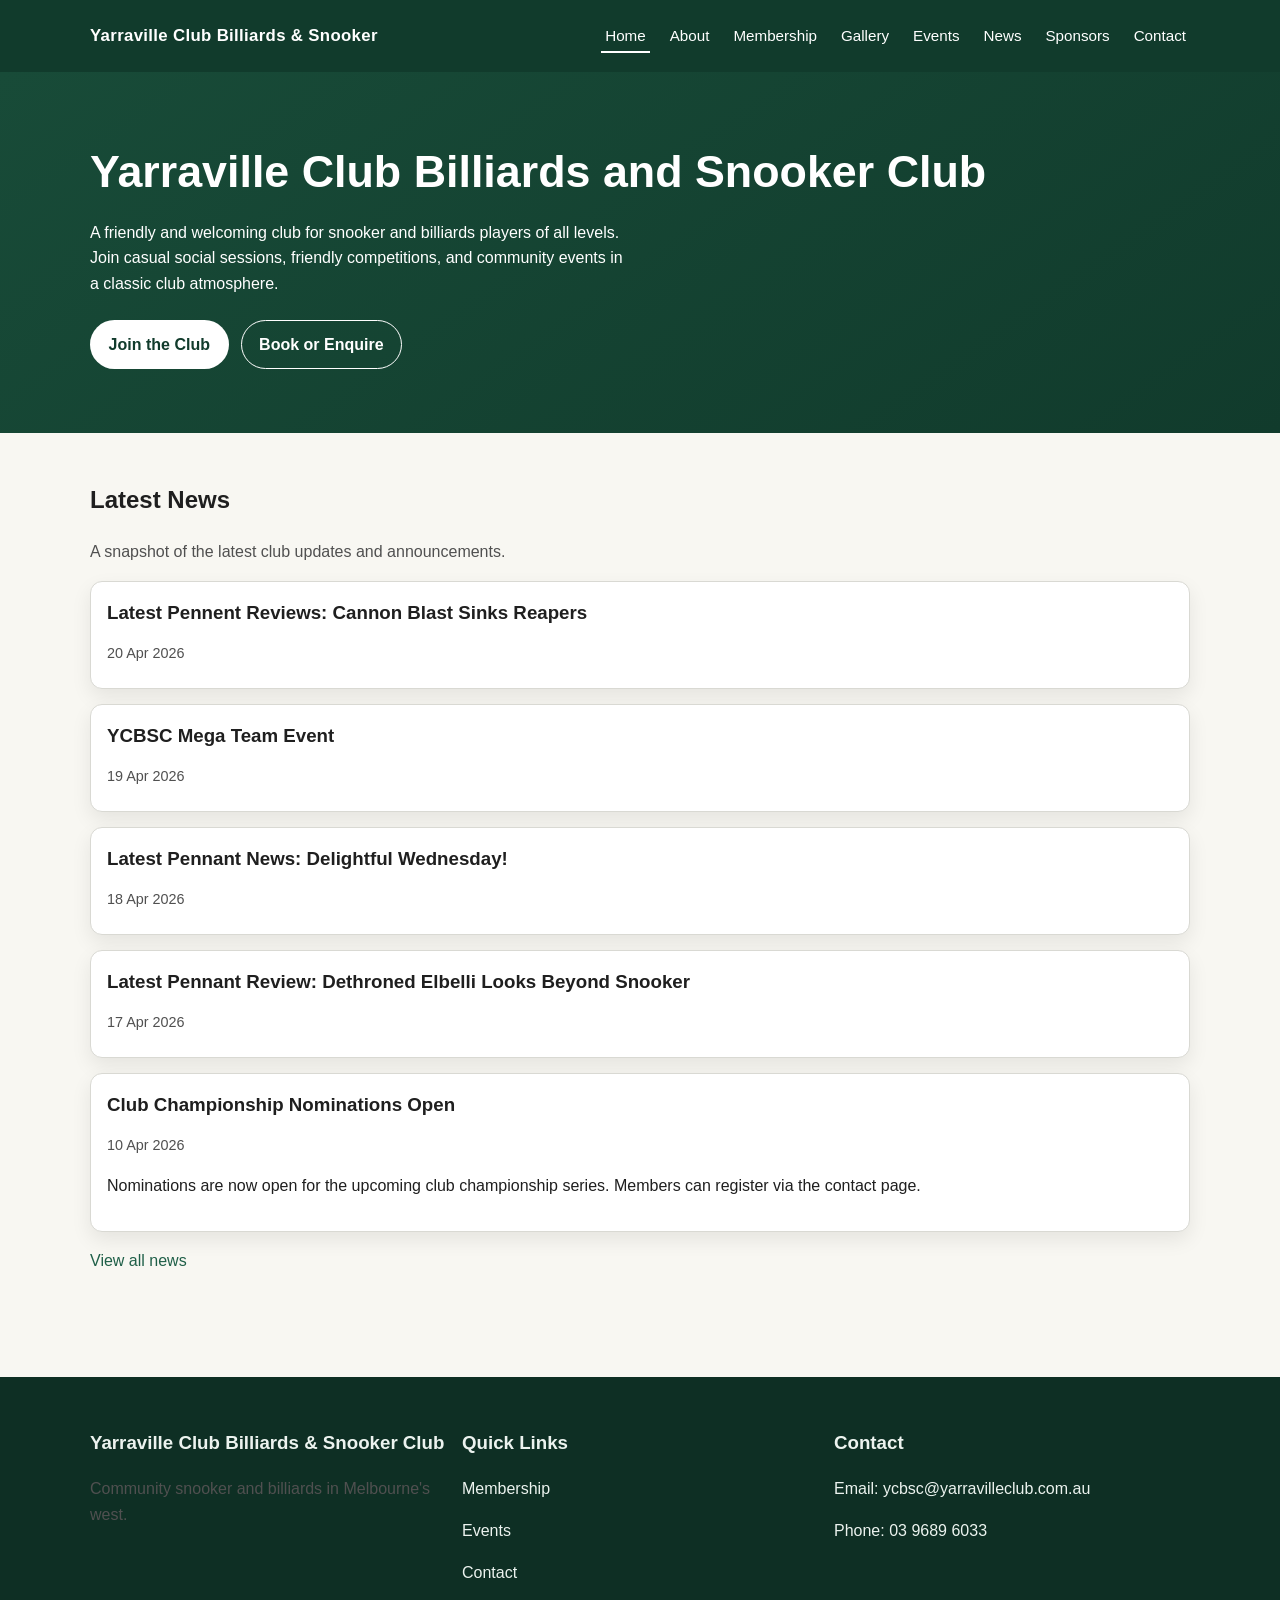
==== index.html @ cb8bf25b "Initial website content and assets. Add the site HTML pages, styles, scripts, and static assets to e" ====
<!doctype html>
<html lang="en">
  <head>
    <meta charset="UTF-8">
    <meta name="viewport" content="width=device-width, initial-scale=1.0">
    <title>Yarraville Club Billiards and Snooker Club</title>
    <meta name="description" content="Yarraville Club Billiards and Snooker Club in Yarraville, Victoria. Join for snooker and billiards social play, events, and member competitions.">
    <link rel="stylesheet" href="styles/main.css">
  </head>
  <body>
    <header class="site-header">
      <div class="container header-inner">
        <a class="brand" href="index.html">Yarraville Club Billiards &amp; Snooker</a>
        <button class="nav-toggle" aria-expanded="false" aria-controls="siteNav">Menu</button>
        <nav class="site-nav" id="siteNav" aria-label="Primary">
          <ul>
            <li><a href="index.html" aria-current="page">Home</a></li>
            <li><a href="about.html">About</a></li>
            <li><a href="membership.html">Membership</a></li>
            <li><a href="gallery.html">Gallery</a></li>
            <li><a href="events.html">Events</a></li>
            <li><a href="news.html">News</a></li>
            <li><a href="sponsors.html">Sponsors</a></li>
            <li><a href="contact.html">Contact</a></li>
          </ul>
        </nav>
      </div>
    </header>

    <main>
      <section class="hero">
        <div class="container">
          <h1>Yarraville Club Billiards and Snooker Club</h1>
          <p>
            A friendly and welcoming club for snooker and billiards players of all levels. Join
            casual social sessions, friendly competitions, and community events in a classic club atmosphere.
          </p>
          <div class="btn-row">
            <a class="btn btn-primary" href="membership.html">Join the Club</a>
            <a class="btn btn-secondary" href="contact.html">Book or Enquire</a>
          </div>
        </div>
      </section>

      <section class="section">
        <div class="container">
          <h2>Latest News</h2>
          <p class="muted">A snapshot of the latest club updates and announcements.</p>
          <div class="news-list" id="latestNewsList"></div>
          <p><a href="news.html">View all news</a></p>
        </div>
      </section>
    </main>

    <footer class="site-footer">
      <div class="container footer-grid">
        <div>
          <h3>Yarraville Club Billiards &amp; Snooker Club</h3>
          <p class="muted">Community snooker and billiards in Melbourne's west.</p>
        </div>
        <div>
          <h3>Quick Links</h3>
          <p><a href="membership.html">Membership</a></p>
          <p><a href="events.html">Events</a></p>
          <p><a href="contact.html">Contact</a></p>
        </div>
        <div>
          <h3>Contact</h3>
          <p>Email: ycbsc@yarravilleclub.com.au</p>
          <p>Phone: 03 9689 6033</p>
        </div>
      </div>
    </footer>

    <script src="scripts/news-data.js"></script>
    <script src="scripts/main.js"></script>
  </body>
</html>
---- styles/main.css ----
:root {
  --color-bg: #f8f7f2;
  --color-surface: #ffffff;
  --color-primary: #113b2c;
  --color-primary-accent: #1f5f48;
  --color-secondary: #7a5a2a;
  --color-text: #1f1f1f;
  --color-text-muted: #505050;
  --color-border: #d9d9d3;
  --shadow-soft: 0 8px 20px rgba(0, 0, 0, 0.08);
  --radius: 12px;
  --container: 1100px;
}

*,
*::before,
*::after {
  box-sizing: border-box;
}

html {
  scroll-behavior: smooth;
}

body {
  margin: 0;
  font-family: Arial, Helvetica, sans-serif;
  color: var(--color-text);
  background: var(--color-bg);
  line-height: 1.6;
}

a {
  color: var(--color-primary-accent);
  text-decoration: none;
}

a:hover {
  text-decoration: underline;
}

img {
  max-width: 100%;
  display: block;
}

.container {
  width: min(100% - 2rem, var(--container));
  margin-inline: auto;
}

.site-header {
  background: var(--color-primary);
  color: #fff;
  position: sticky;
  top: 0;
  z-index: 20;
}

.header-inner {
  display: flex;
  align-items: center;
  justify-content: space-between;
  min-height: 72px;
  gap: 1rem;
}

.brand {
  color: #fff;
  font-size: 1.05rem;
  font-weight: 700;
  letter-spacing: 0.02em;
}

.nav-toggle {
  display: none;
  border: 1px solid rgba(255, 255, 255, 0.35);
  background: transparent;
  color: #fff;
  border-radius: 8px;
  padding: 0.45rem 0.75rem;
}

.site-nav ul {
  list-style: none;
  display: flex;
  gap: 1rem;
  margin: 0;
  padding: 0;
}

.site-nav a {
  color: #fff;
  font-size: 0.95rem;
  padding: 0.4rem 0.25rem;
}

.site-nav a[aria-current="page"] {
  border-bottom: 2px solid #fff;
}

.hero {
  background: linear-gradient(145deg, #184b38, #113b2c);
  color: #fff;
  padding: 4rem 0;
}

.hero h1 {
  margin: 0 0 0.75rem;
  font-size: clamp(1.9rem, 4vw, 2.8rem);
}

.hero p {
  margin: 0 0 1.5rem;
  max-width: 60ch;
}

.btn-row {
  display: flex;
  flex-wrap: wrap;
  gap: 0.75rem;
}

.btn {
  display: inline-block;
  border-radius: 999px;
  border: 1px solid transparent;
  padding: 0.65rem 1.1rem;
  font-weight: 700;
}

.btn-primary {
  background: #fff;
  color: var(--color-primary);
}

.btn-primary:hover {
  background: #f2efe7;
}

.btn-secondary {
  border-color: #fff;
  color: #fff;
}

.section {
  padding: 3rem 0;
}

.section h2 {
  margin-top: 0;
}

.card-grid {
  display: grid;
  grid-template-columns: repeat(auto-fit, minmax(230px, 1fr));
  gap: 1rem;
}

.card {
  background: var(--color-surface);
  border: 1px solid var(--color-border);
  border-radius: var(--radius);
  padding: 1rem;
  box-shadow: var(--shadow-soft);
}

.muted {
  color: var(--color-text-muted);
}

.page-header {
  padding: 2.5rem 0 1rem;
}

.page-header h1 {
  margin-bottom: 0.4rem;
}

.two-col {
  display: grid;
  grid-template-columns: 1.2fr 1fr;
  gap: 1.25rem;
}

.gallery-grid {
  display: grid;
  grid-template-columns: repeat(auto-fill, minmax(180px, 1fr));
  gap: 0.9rem;
}

.gallery-grid button {
  padding: 0;
  border: 0;
  cursor: pointer;
  border-radius: var(--radius);
  overflow: hidden;
  box-shadow: var(--shadow-soft);
}

.gallery-grid img {
  width: 100%;
  height: 160px;
  object-fit: cover;
}

.lightbox {
  position: fixed;
  inset: 0;
  background: rgba(0, 0, 0, 0.85);
  display: none;
  align-items: center;
  justify-content: center;
  padding: 2rem;
  z-index: 50;
}

.lightbox[aria-hidden="false"] {
  display: flex;
}

.lightbox img {
  max-width: min(100%, 1000px);
  max-height: 85vh;
}

.lightbox button {
  position: absolute;
  top: 1rem;
  right: 1rem;
  border: 0;
  border-radius: 8px;
  background: #fff;
  font-size: 1rem;
  padding: 0.45rem 0.7rem;
  cursor: pointer;
}

form {
  background: var(--color-surface);
  border: 1px solid var(--color-border);
  border-radius: var(--radius);
  box-shadow: var(--shadow-soft);
  padding: 1rem;
}

label {
  display: block;
  font-weight: 700;
  margin-top: 0.75rem;
}

input,
select,
textarea {
  width: 100%;
  margin-top: 0.35rem;
  border-radius: 10px;
  border: 1px solid #c8c8c4;
  padding: 0.65rem;
  font: inherit;
}

textarea {
  min-height: 140px;
}

.site-footer {
  background: #0e2f24;
  color: #ecf3ef;
  padding: 2rem 0;
  margin-top: 2.5rem;
}

.footer-grid {
  display: grid;
  grid-template-columns: repeat(auto-fit, minmax(220px, 1fr));
  gap: 1rem;
}

.site-footer a {
  color: #ecf3ef;
}

.news-list {
  display: grid;
  gap: 0.9rem;
}

.news-item h3 {
  margin: 0 0 0.35rem;
}

.news-image {
  width: min(100%, 560px);
  border-radius: 10px;
  border: 1px solid var(--color-border);
  margin: 0.65rem 0;
}

.news-date {
  font-size: 0.9rem;
  color: var(--color-text-muted);
  margin-bottom: 0.45rem;
}

.news-expand summary {
  cursor: pointer;
  list-style: none;
}

.news-expand summary::-webkit-details-marker {
  display: none;
}

.news-expand-summary h3 {
  margin: 0;
}

.news-expand[open] .news-expand-summary {
  margin-bottom: 0.35rem;
}

.sponsor-link-small {
  font-size: 0.82rem;
  overflow-wrap: anywhere;
}

:focus-visible {
  outline: 3px solid #b58c44;
  outline-offset: 2px;
}

@media (max-width: 900px) {
  .site-nav ul {
    gap: 0.75rem;
  }
}

@media (max-width: 760px) {
  .nav-toggle {
    display: inline-block;
  }

  .site-nav {
    position: absolute;
    top: 72px;
    left: 0;
    right: 0;
    background: var(--color-primary);
    border-top: 1px solid rgba(255, 255, 255, 0.3);
    display: none;
  }

  .site-nav.is-open {
    display: block;
  }

  .site-nav ul {
    flex-direction: column;
    padding: 0.75rem 1rem 1rem;
  }

  .two-col {
    grid-template-columns: 1fr;
  }
}
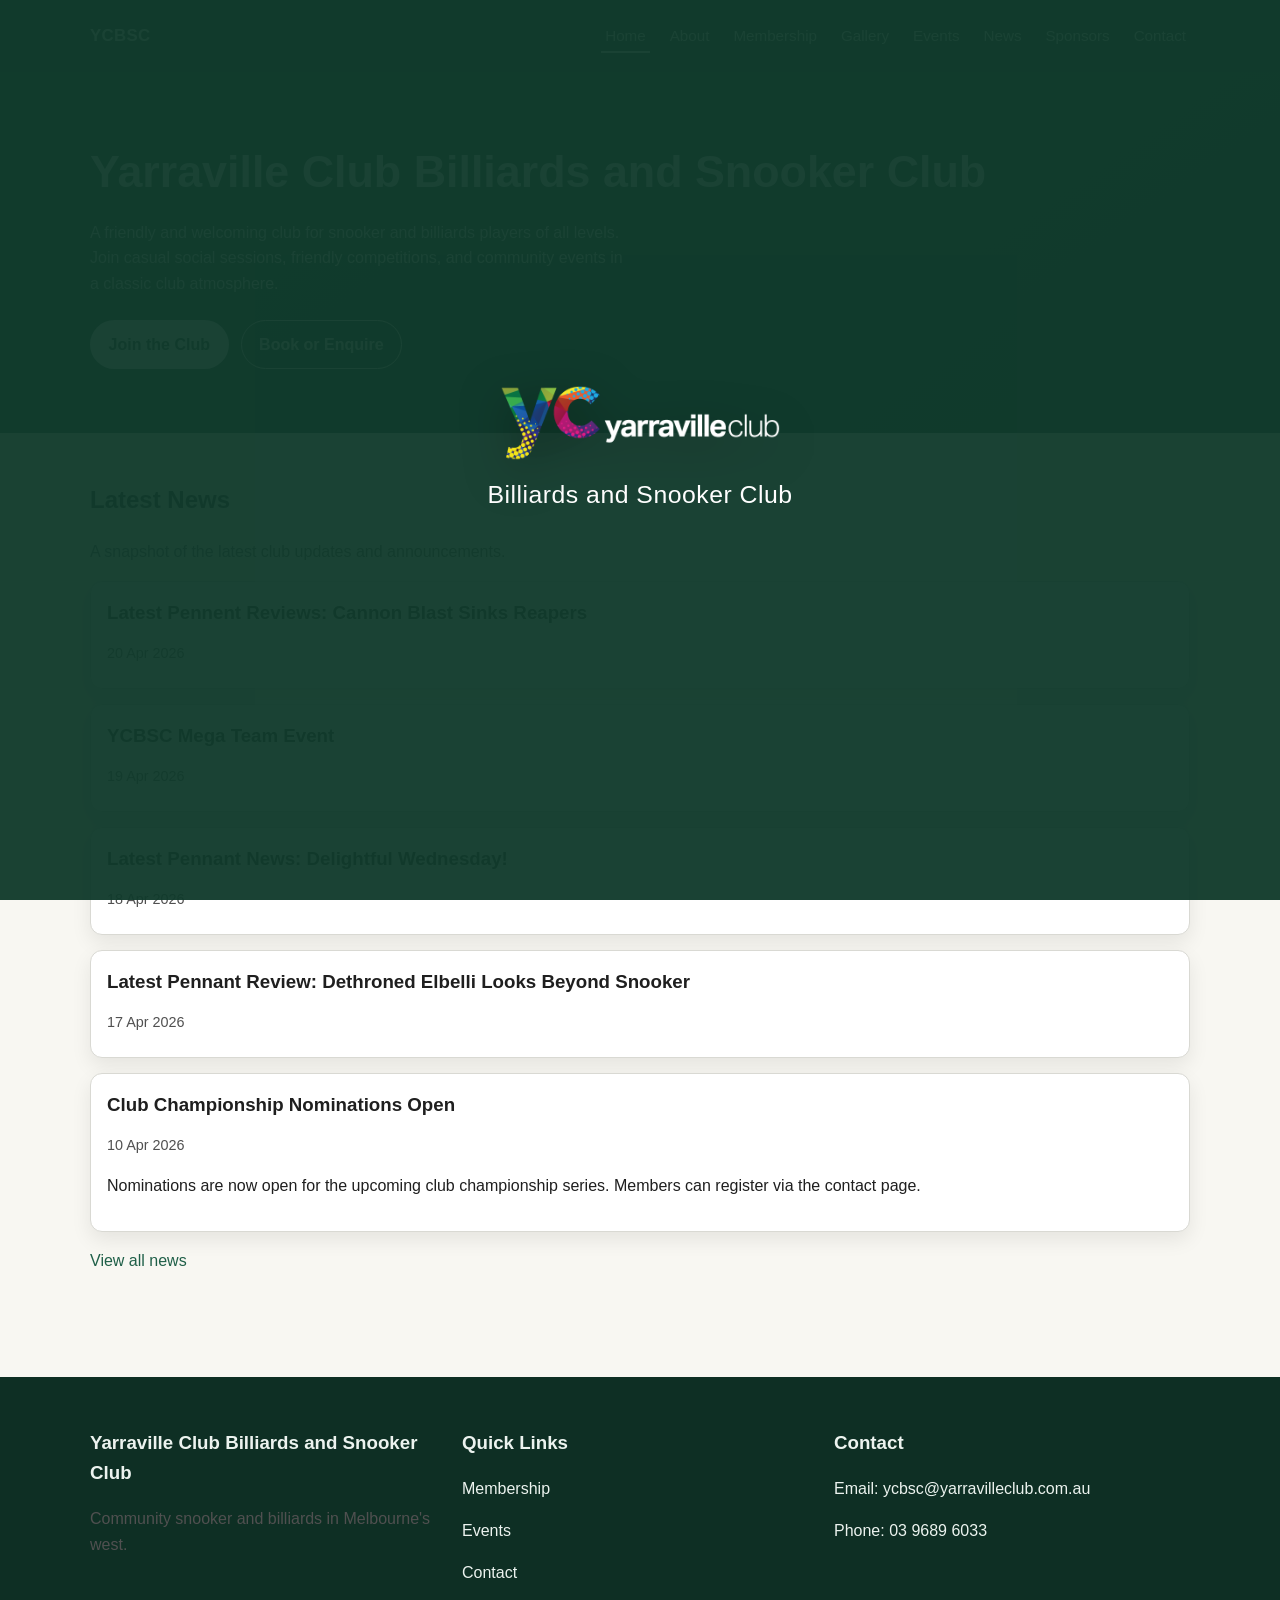
==== commit a0e48c4a: "Branding: YCBSC in nav; full club name on home; splash title Billiards and Snooker Club Made-with: C" ====
--- a/index.html
+++ b/index.html
@@ -10,7 +10,7 @@
   <body>
     <header class="site-header">
       <div class="container header-inner">
-        <a class="brand" href="index.html">Yarraville Club Billiards &amp; Snooker</a>
+        <a class="brand" href="index.html">YCBSC</a>
         <button class="nav-toggle" aria-expanded="false" aria-controls="siteNav">Menu</button>
         <nav class="site-nav" id="siteNav" aria-label="Primary">
           <ul>
@@ -55,7 +55,7 @@
     <footer class="site-footer">
       <div class="container footer-grid">
         <div>
-          <h3>Yarraville Club Billiards &amp; Snooker Club</h3>
+          <h3>Yarraville Club Billiards and Snooker Club</h3>
           <p class="muted">Community snooker and billiards in Melbourne's west.</p>
         </div>
         <div>
--- a/styles/main.css
+++ b/styles/main.css
@@ -30,6 +30,10 @@
   line-height: 1.6;
 }
 
+body.splash-active {
+  overflow: hidden;
+}
+
 a {
   color: var(--color-primary-accent);
   text-decoration: none;
@@ -155,6 +159,56 @@
   display: grid;
   grid-template-columns: repeat(auto-fit, minmax(230px, 1fr));
   gap: 1rem;
+}
+
+/* Shared logo band so sponsor marks line up across columns */
+.card-grid--sponsors .card {
+  display: grid;
+  grid-template-rows: auto 12.5rem auto;
+  grid-template-columns: 1fr;
+}
+
+.card-grid--sponsors .card > h2 {
+  margin-top: 0;
+  margin-bottom: 0.35rem;
+}
+
+.card-grid--sponsors .sponsor-logo-band {
+  display: flex;
+  align-items: center;
+  justify-content: center;
+  height: 12.5rem;
+  margin-bottom: 0.65rem;
+  min-height: 0;
+}
+
+.card-grid--sponsors .sponsor-logo-band .sponsor-logo {
+  margin: 0;
+  max-width: 100%;
+  max-height: 80px;
+  width: auto;
+  object-fit: contain;
+}
+
+.card-grid--sponsors .sponsor-logo-band .sponsor-logo--sm {
+  max-height: 64px;
+}
+
+.card-grid--sponsors .sponsor-logo-band .sponsor-logo--lg {
+  max-height: 108px;
+}
+
+/* Tall two-tone asset: anchor to top of band so it lines up with shorter centred logos */
+.card-grid--sponsors .sponsor-logo-band--retain {
+  align-items: stretch;
+}
+
+.card-grid--sponsors .sponsor-logo-band--retain .sponsor-logo--xl {
+  width: 100%;
+  height: 100%;
+  max-height: none;
+  object-fit: contain;
+  object-position: center top;
 }
 
 .card {
@@ -236,6 +290,42 @@
   cursor: pointer;
 }
 
+.splash-screen {
+  position: fixed;
+  inset: 0;
+  background: rgba(17, 59, 44, 0.96);
+  display: flex;
+  align-items: center;
+  justify-content: center;
+  z-index: 100;
+  opacity: 1;
+  transition: opacity 0.35s ease;
+}
+
+.splash-screen.is-fading {
+  opacity: 0;
+}
+
+.splash-screen__content {
+  text-align: center;
+  color: #fff;
+  padding: 1rem;
+}
+
+.splash-screen__logo {
+  width: min(280px, 70vw);
+  max-height: 40vh;
+  object-fit: contain;
+  margin: 0 auto 0.85rem;
+  filter: drop-shadow(0 12px 24px rgba(0, 0, 0, 0.35));
+}
+
+.splash-screen__title {
+  margin: 0;
+  font-size: clamp(1.1rem, 2.8vw, 1.55rem);
+  letter-spacing: 0.02em;
+}
+
 form {
   background: var(--color-surface);
   border: 1px solid var(--color-border);
@@ -321,6 +411,26 @@
   margin-bottom: 0.35rem;
 }
 
+.sponsor-logo {
+  margin: 0.5rem auto 0.75rem;
+  max-height: 80px;
+  width: auto;
+  max-width: 100%;
+  object-fit: contain;
+}
+
+.sponsor-logo--sm {
+  max-height: 64px;
+}
+
+.sponsor-logo--lg {
+  max-height: 108px;
+}
+
+.sponsor-logo--xl {
+  max-height: 180px;
+}
+
 .sponsor-link-small {
   font-size: 0.82rem;
   overflow-wrap: anywhere;
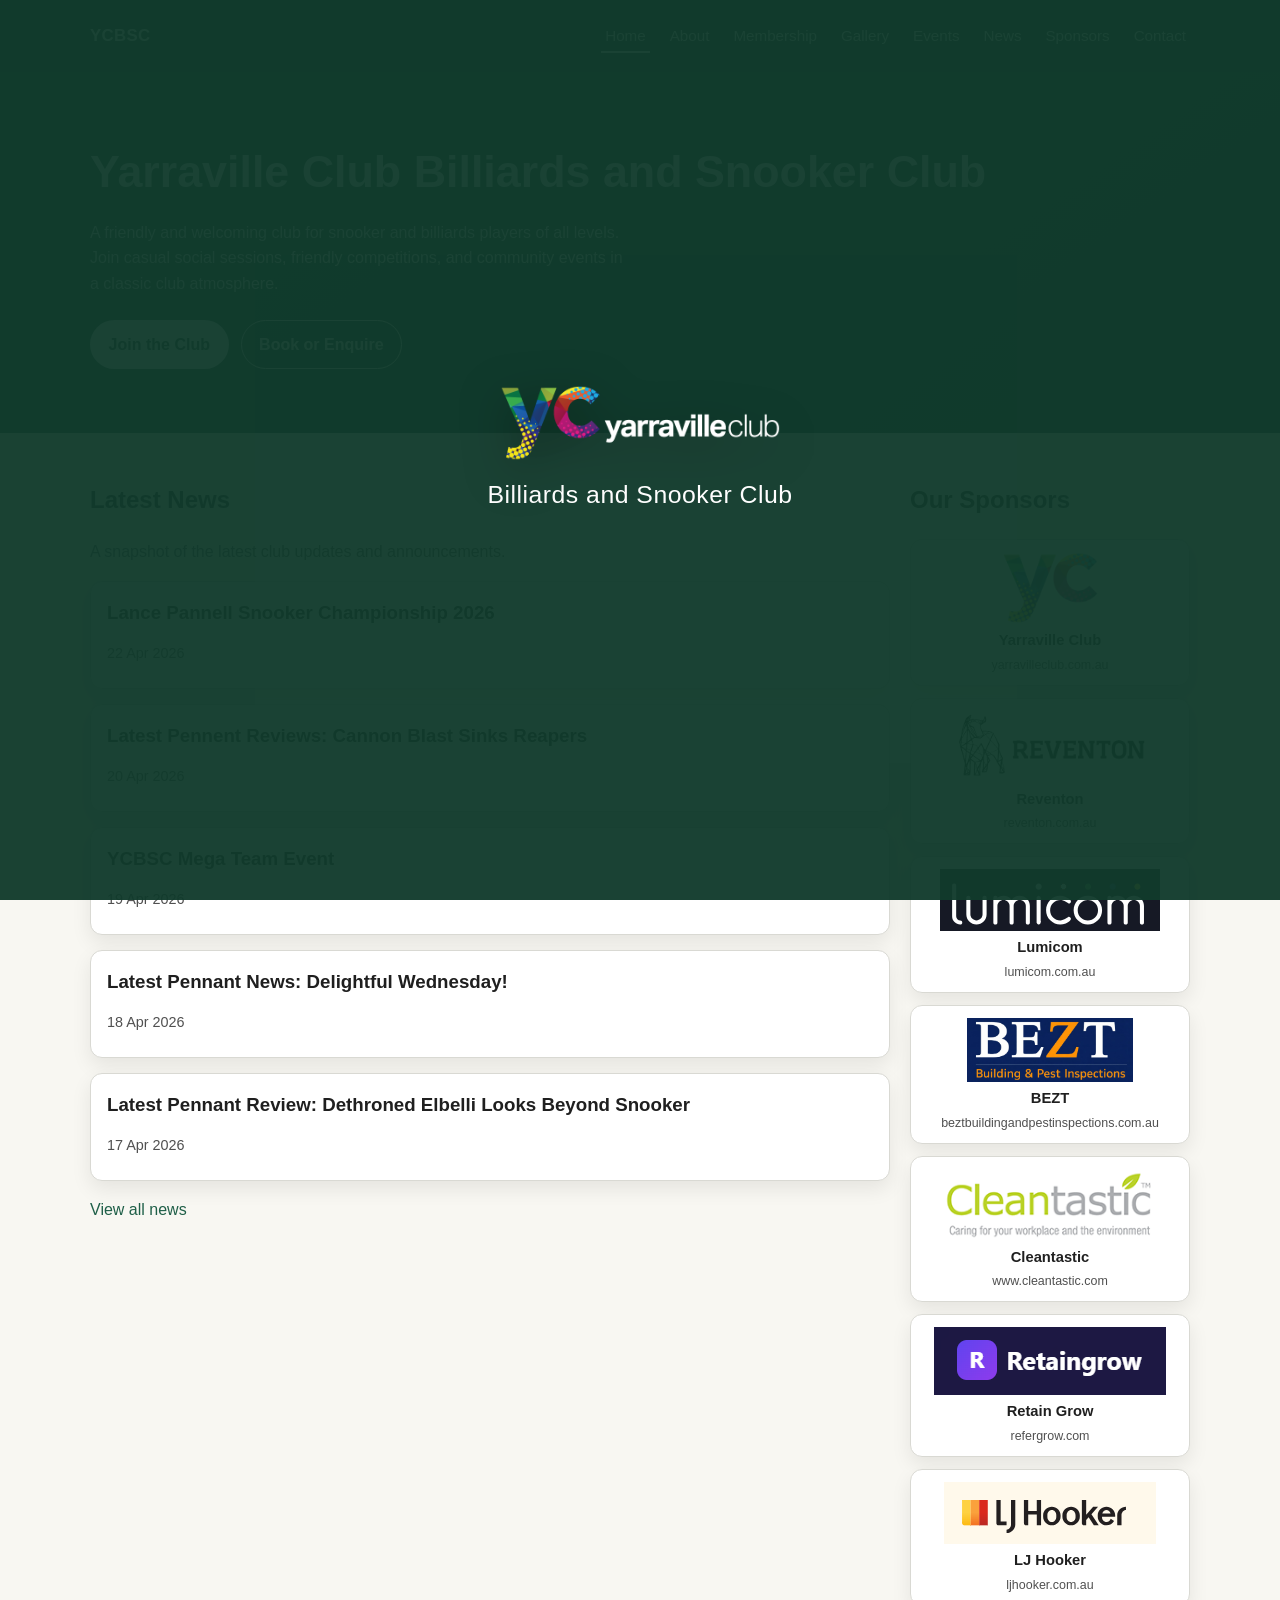
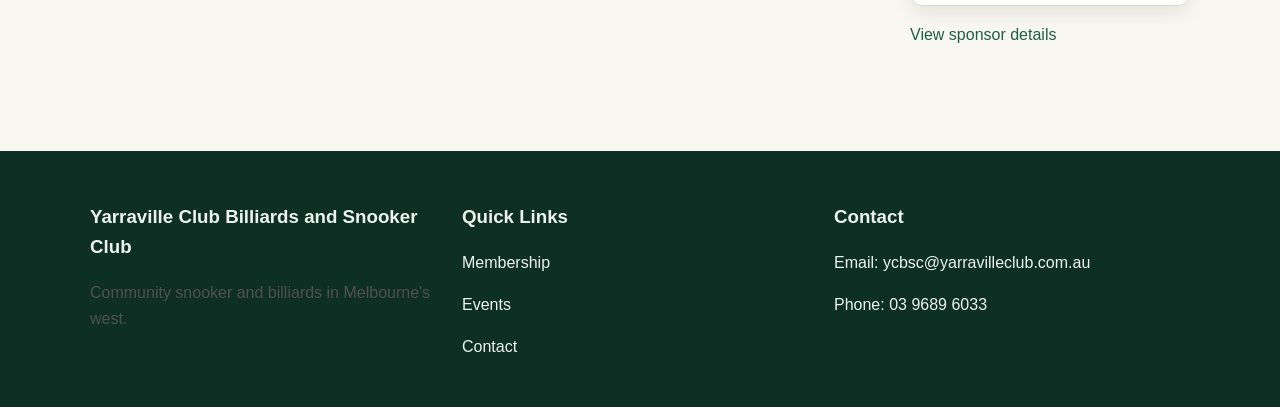
==== commit aa249b32: "Update homepage sponsor promotion and improve splash flow. Add a right-side sponsor column on home w" ====
--- a/index.html
+++ b/index.html
@@ -43,11 +43,54 @@
       </section>
 
       <section class="section">
-        <div class="container">
-          <h2>Latest News</h2>
-          <p class="muted">A snapshot of the latest club updates and announcements.</p>
-          <div class="news-list" id="latestNewsList"></div>
-          <p><a href="news.html">View all news</a></p>
+        <div class="container home-content-layout">
+          <div class="home-main-content">
+            <h2>Latest News</h2>
+            <p class="muted">A snapshot of the latest club updates and announcements.</p>
+            <div class="news-list" id="latestNewsList"></div>
+            <p><a href="news.html">View all news</a></p>
+          </div>
+          <aside class="home-sponsors-column" aria-label="Sponsors">
+            <h2>Our Sponsors</h2>
+            <div class="home-sponsor-list">
+              <a class="home-sponsor-item" href="https://yarravilleclub.com.au" target="_blank" rel="noopener noreferrer">
+                <img class="sponsor-logo" src="assets/images/sponsors/yarraville-club-yc.png" alt="Yarraville Club logo" loading="lazy">
+                <span class="home-sponsor-name">Yarraville Club</span>
+                <span class="home-sponsor-site">yarravilleclub.com.au</span>
+              </a>
+              <a class="home-sponsor-item" href="https://reventon.com.au" target="_blank" rel="noopener noreferrer">
+                <img class="sponsor-logo" src="assets/images/sponsors/reventon.png" alt="Reventon logo" loading="lazy">
+                <span class="home-sponsor-name">Reventon</span>
+                <span class="home-sponsor-site">reventon.com.au</span>
+              </a>
+              <a class="home-sponsor-item" href="https://lumicom.com.au" target="_blank" rel="noopener noreferrer">
+                <img class="sponsor-logo sponsor-logo--lg" src="assets/images/sponsors/lumicom.png" alt="Lumicom logo" loading="lazy">
+                <span class="home-sponsor-name">Lumicom</span>
+                <span class="home-sponsor-site">lumicom.com.au</span>
+              </a>
+              <a class="home-sponsor-item" href="https://beztbuildingandpestinspections.com.au" target="_blank" rel="noopener noreferrer">
+                <img class="sponsor-logo sponsor-logo--sm" src="assets/images/sponsors/bezt.png" alt="BEZT logo" loading="lazy">
+                <span class="home-sponsor-name">BEZT</span>
+                <span class="home-sponsor-site">beztbuildingandpestinspections.com.au</span>
+              </a>
+              <a class="home-sponsor-item" href="https://www.cleantastic.com/" target="_blank" rel="noopener noreferrer">
+                <img class="sponsor-logo" src="assets/images/sponsors/cleantastic.png" alt="Cleantastic logo" loading="lazy">
+                <span class="home-sponsor-name">Cleantastic</span>
+                <span class="home-sponsor-site">www.cleantastic.com</span>
+              </a>
+              <a class="home-sponsor-item" href="https://refergrow.com" target="_blank" rel="noopener noreferrer">
+                <img class="sponsor-logo sponsor-logo--xl" src="assets/images/sponsors/retaingrow.png" alt="Retain Grow logo" loading="lazy">
+                <span class="home-sponsor-name">Retain Grow</span>
+                <span class="home-sponsor-site">refergrow.com</span>
+              </a>
+              <a class="home-sponsor-item" href="https://ljhooker.com.au" target="_blank" rel="noopener noreferrer">
+                <img class="sponsor-logo" src="assets/images/sponsors/lj-hooker.png" alt="LJ Hooker logo" loading="lazy">
+                <span class="home-sponsor-name">LJ Hooker</span>
+                <span class="home-sponsor-site">ljhooker.com.au</span>
+              </a>
+            </div>
+            <p><a href="sponsors.html">View sponsor details</a></p>
+          </aside>
         </div>
       </section>
     </main>
--- a/styles/main.css
+++ b/styles/main.css
@@ -198,17 +198,17 @@
   max-height: 108px;
 }
 
-/* Tall two-tone asset: anchor to top of band so it lines up with shorter centred logos */
+/* Keep Retain Grow aligned with the same centered logo band */
 .card-grid--sponsors .sponsor-logo-band--retain {
-  align-items: stretch;
+  align-items: center;
 }
 
 .card-grid--sponsors .sponsor-logo-band--retain .sponsor-logo--xl {
-  width: 100%;
-  height: 100%;
-  max-height: none;
+  width: auto;
+  height: auto;
+  max-height: 108px;
   object-fit: contain;
-  object-position: center top;
+  object-position: center;
 }
 
 .card {
@@ -326,6 +326,15 @@
   letter-spacing: 0.02em;
 }
 
+.splash-screen--announcement .splash-screen__content {
+  width: min(92vw, 700px);
+}
+
+.splash-screen--announcement .splash-screen__title {
+  font-size: clamp(1.2rem, 3.2vw, 1.9rem);
+  font-weight: 700;
+}
+
 form {
   background: var(--color-surface);
   border: 1px solid var(--color-border);
@@ -377,6 +386,80 @@
   gap: 0.9rem;
 }
 
+.home-content-layout {
+  display: grid;
+  grid-template-columns: minmax(0, 1fr) 280px;
+  align-items: start;
+  gap: 1.25rem;
+}
+
+.home-main-content {
+  min-width: 0;
+}
+
+.home-sponsors-column {
+  position: sticky;
+  top: 96px;
+}
+
+.home-sponsors-column h2 {
+  margin-top: 0;
+}
+
+.home-sponsor-list {
+  display: grid;
+  gap: 0.75rem;
+  margin-bottom: 0.75rem;
+}
+
+.home-sponsor-item {
+  background: var(--color-surface);
+  border: 1px solid var(--color-border);
+  border-radius: var(--radius);
+  box-shadow: var(--shadow-soft);
+  display: flex;
+  flex-direction: column;
+  align-items: center;
+  justify-content: center;
+  min-height: 96px;
+  padding: 0.75rem;
+  gap: 0.5rem;
+}
+
+.home-sponsor-item:hover {
+  text-decoration: none;
+}
+
+.home-sponsor-item .sponsor-logo {
+  margin: 0;
+  max-height: 72px;
+}
+
+.home-sponsor-item .sponsor-logo--lg,
+.home-sponsor-item .sponsor-logo--xl {
+  max-height: 72px;
+}
+
+.home-sponsor-item .sponsor-logo--sm {
+  max-height: 64px;
+}
+
+.home-sponsor-name {
+  color: var(--color-text);
+  font-size: 0.92rem;
+  font-weight: 700;
+  line-height: 1.2;
+  text-align: center;
+}
+
+.home-sponsor-site {
+  color: var(--color-text-muted);
+  font-size: 0.78rem;
+  line-height: 1.2;
+  text-align: center;
+  overflow-wrap: anywhere;
+}
+
 .news-item h3 {
   margin: 0 0 0.35rem;
 }
@@ -474,4 +557,12 @@
   .two-col {
     grid-template-columns: 1fr;
   }
-}
+
+  .home-content-layout {
+    grid-template-columns: 1fr;
+  }
+
+  .home-sponsors-column {
+    position: static;
+  }
+}
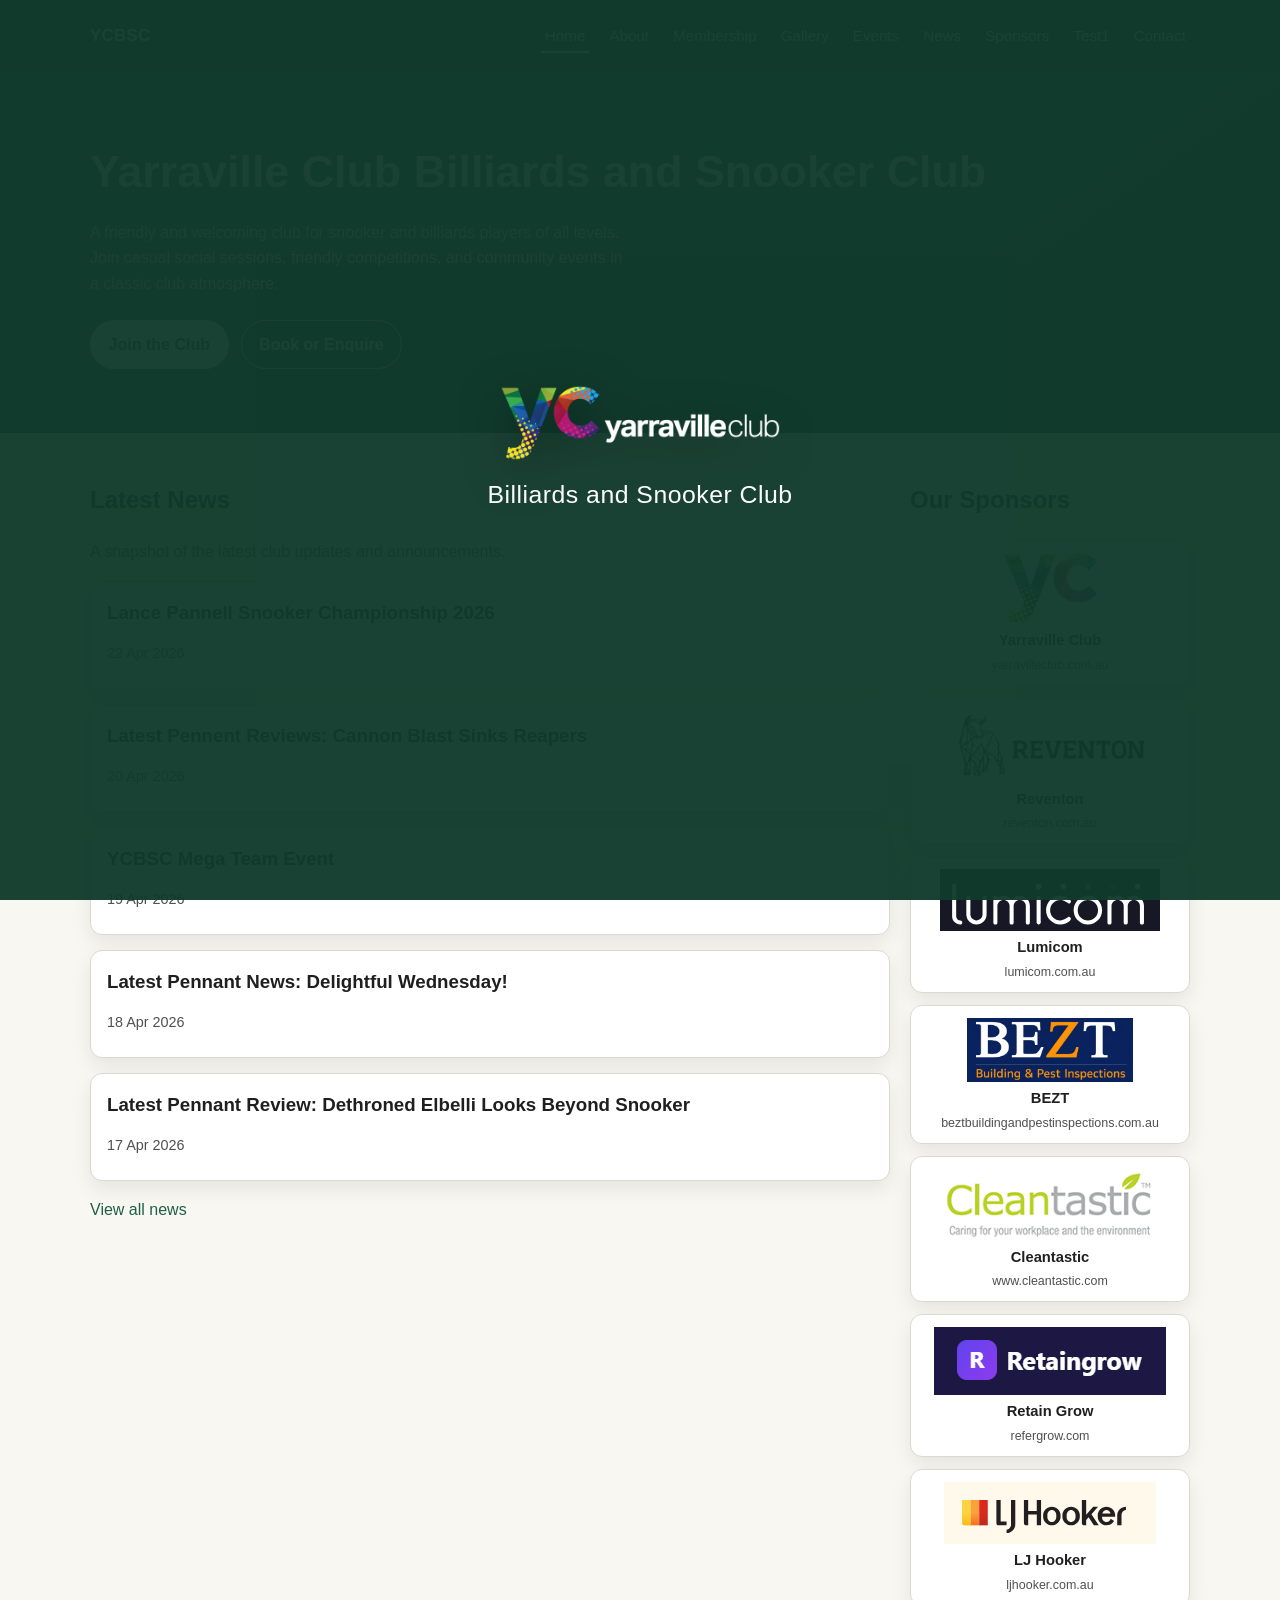
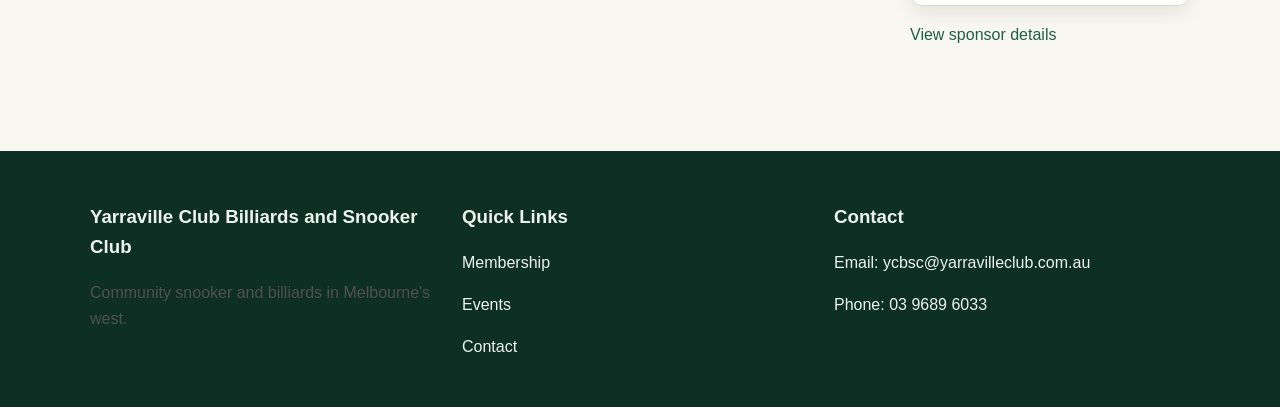
==== commit 0478eb12: "Add Test1 link to primary navigation Co-authored-by: aatecham <aatecham@users.noreply.github.com>" ====
--- a/index.html
+++ b/index.html
@@ -21,6 +21,7 @@
             <li><a href="events.html">Events</a></li>
             <li><a href="news.html">News</a></li>
             <li><a href="sponsors.html">Sponsors</a></li>
+            <li><a href="test1.html">Test1</a></li>
             <li><a href="contact.html">Contact</a></li>
           </ul>
         </nav>
@@ -115,7 +116,7 @@
       </div>
     </footer>
 
-    <script src="scripts/news-data.js"></script>
-    <script src="scripts/main.js"></script>
+    <script src="scripts/news-data.js?v=20260422-2"></script>
+    <script src="scripts/main.js?v=20260422-2"></script>
   </body>
 </html>
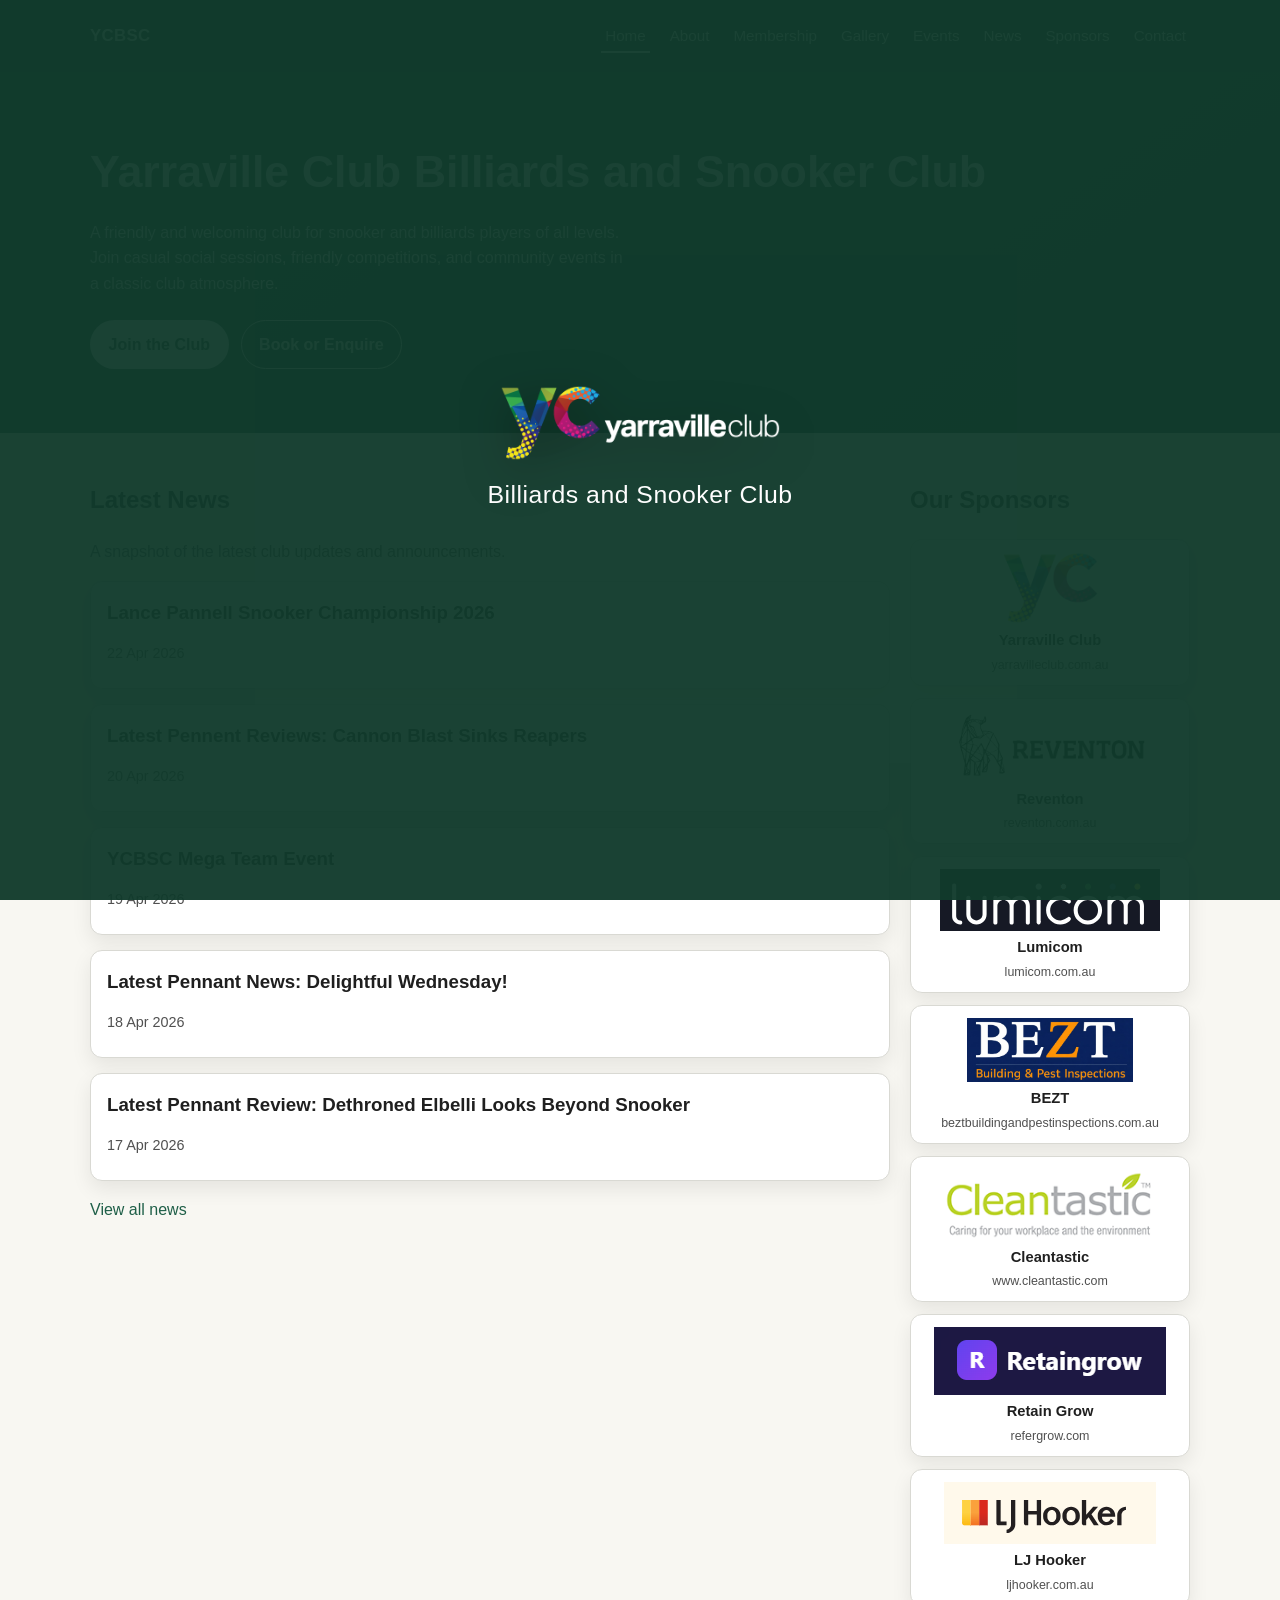
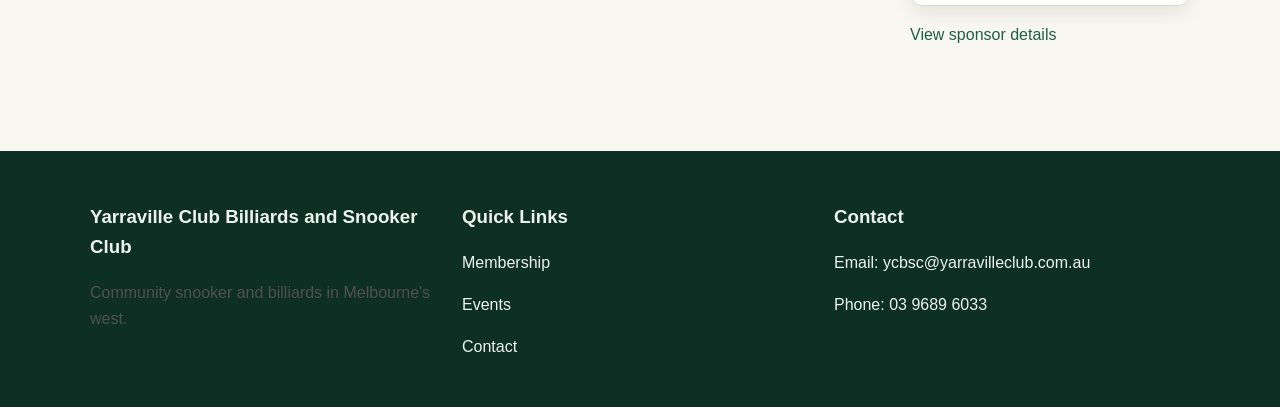
==== commit 36ffd551: "Remove Test1 page and navigation links Co-authored-by: aatecham <aatecham@users.noreply.github.com>" ====
--- a/index.html
+++ b/index.html
@@ -21,7 +21,6 @@
             <li><a href="events.html">Events</a></li>
             <li><a href="news.html">News</a></li>
             <li><a href="sponsors.html">Sponsors</a></li>
-            <li><a href="test1.html">Test1</a></li>
             <li><a href="contact.html">Contact</a></li>
           </ul>
         </nav>
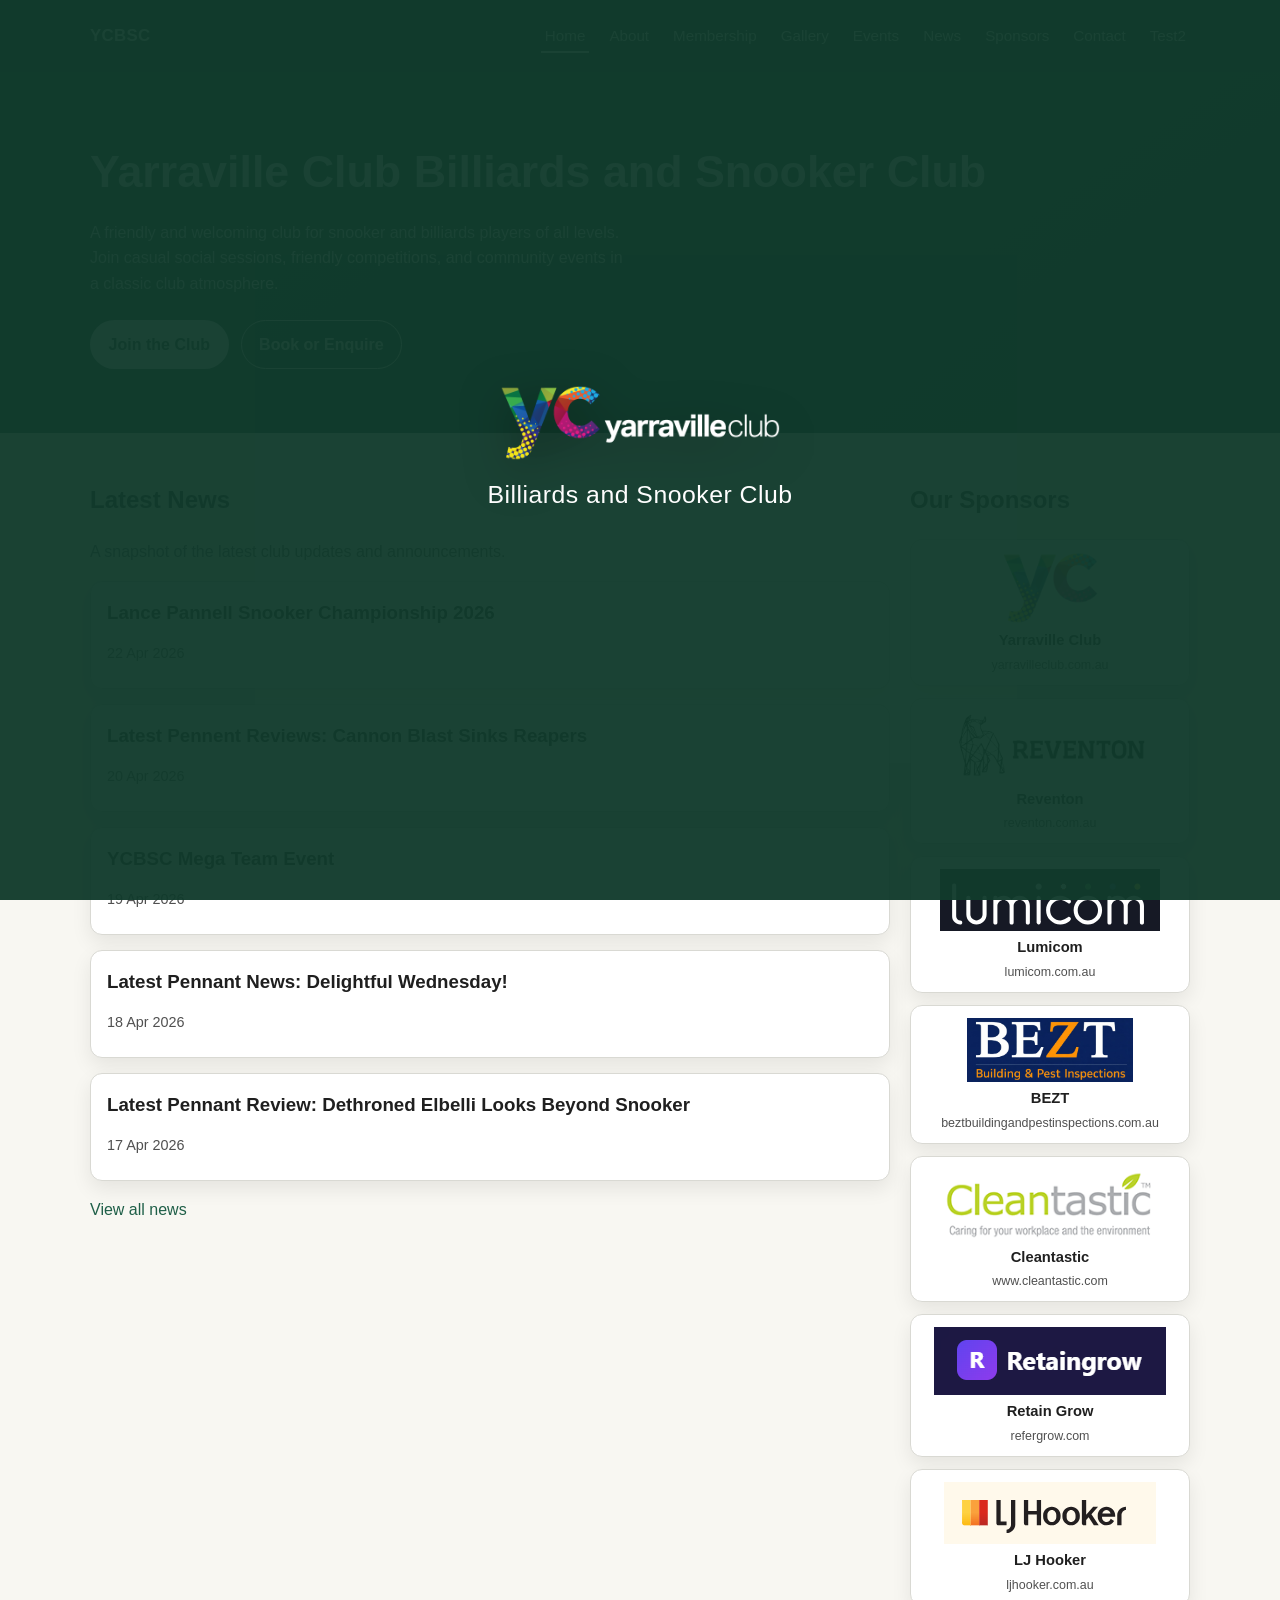
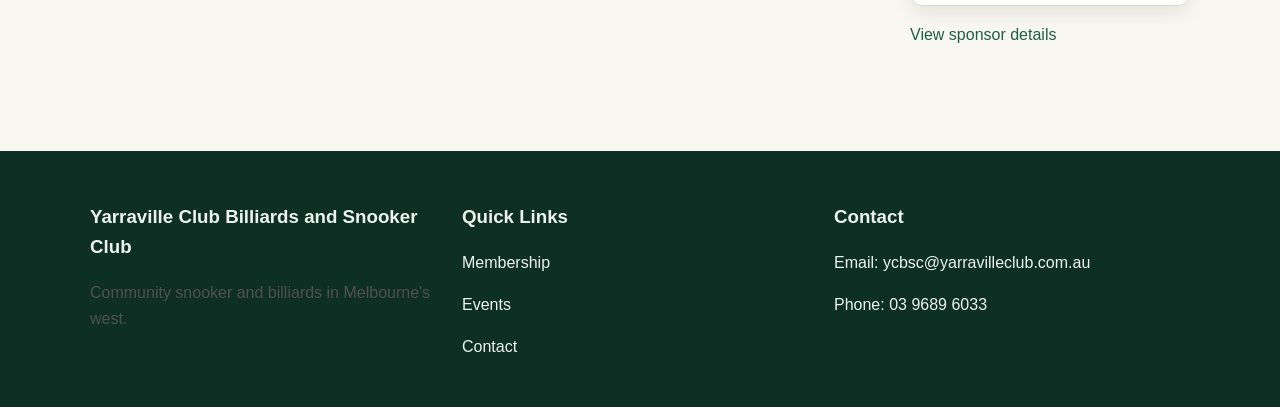
==== commit 9e8aa4e4: "Add Test2 navigation link across site Co-authored-by: aatecham <aatecham@users.noreply.github.com>" ====
--- a/index.html
+++ b/index.html
@@ -22,6 +22,7 @@
             <li><a href="news.html">News</a></li>
             <li><a href="sponsors.html">Sponsors</a></li>
             <li><a href="contact.html">Contact</a></li>
+            <li><a href="test2.html">Test2</a></li>
           </ul>
         </nav>
       </div>
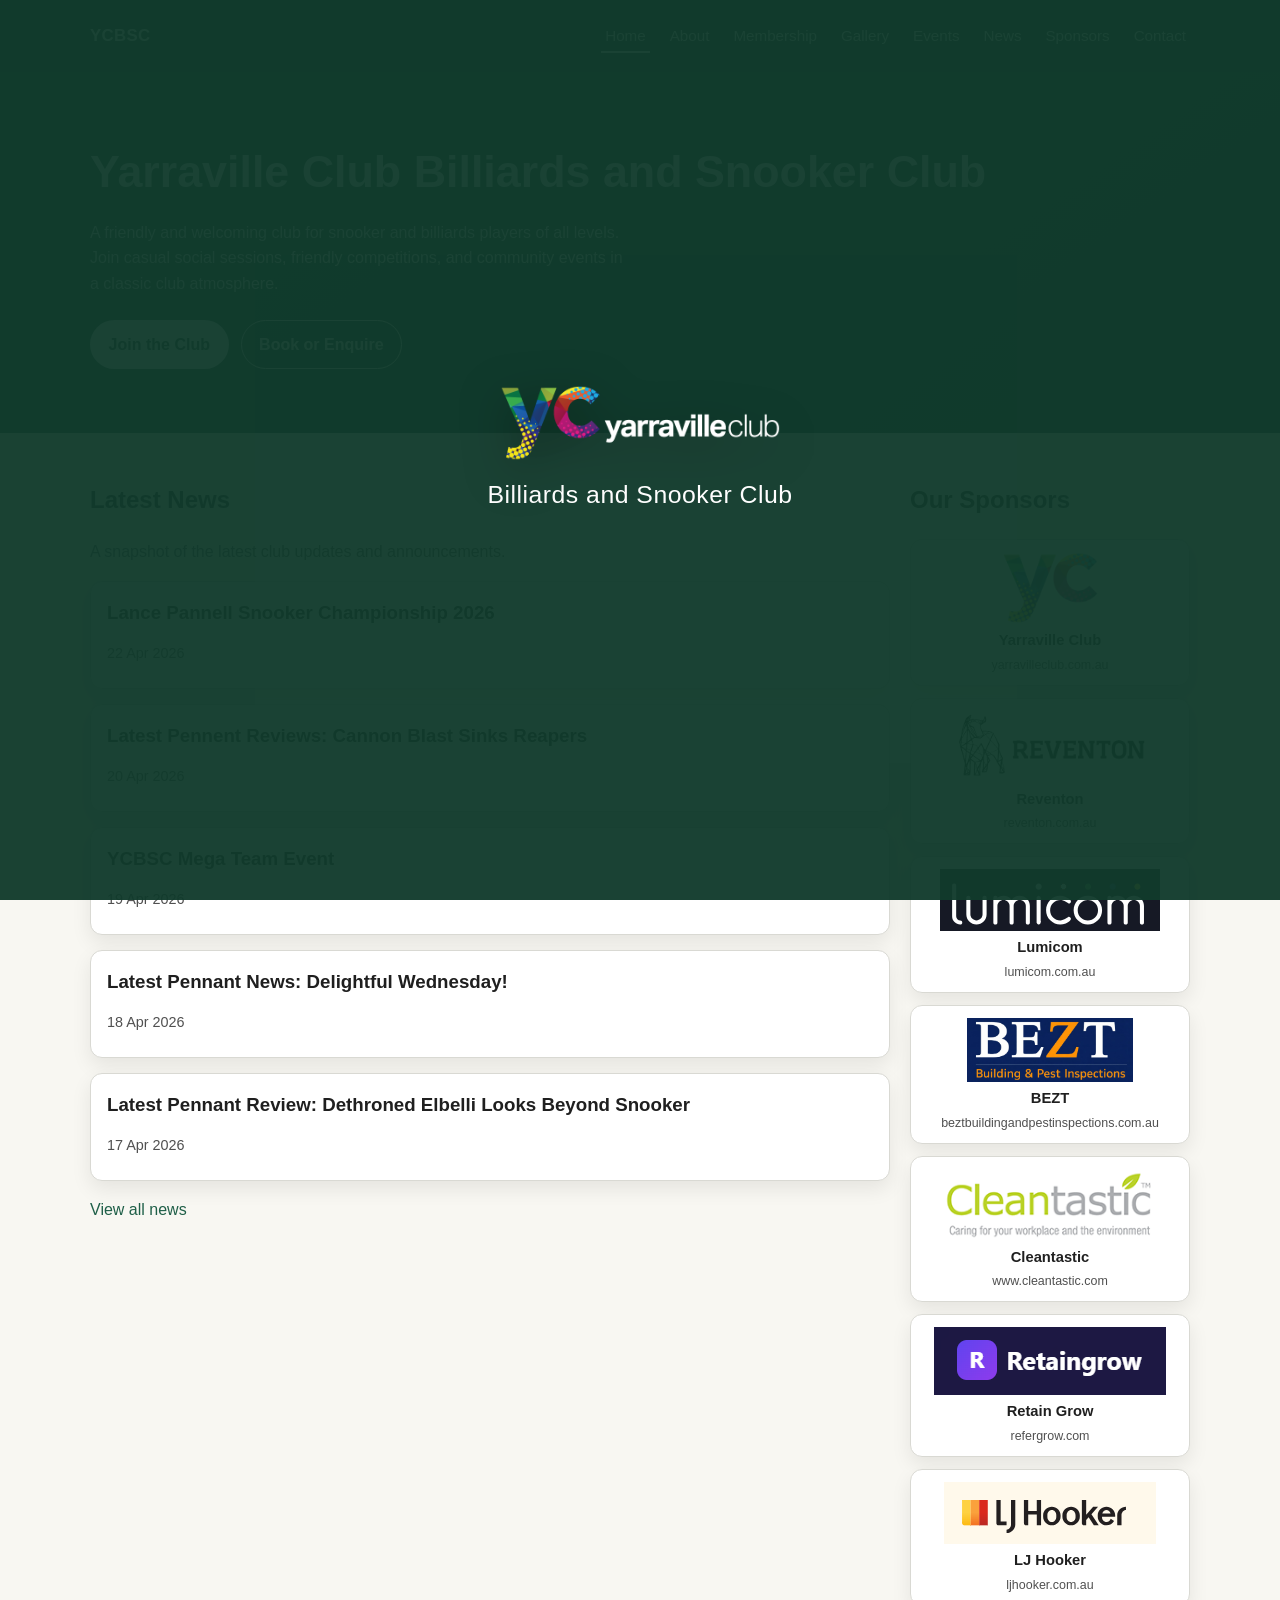
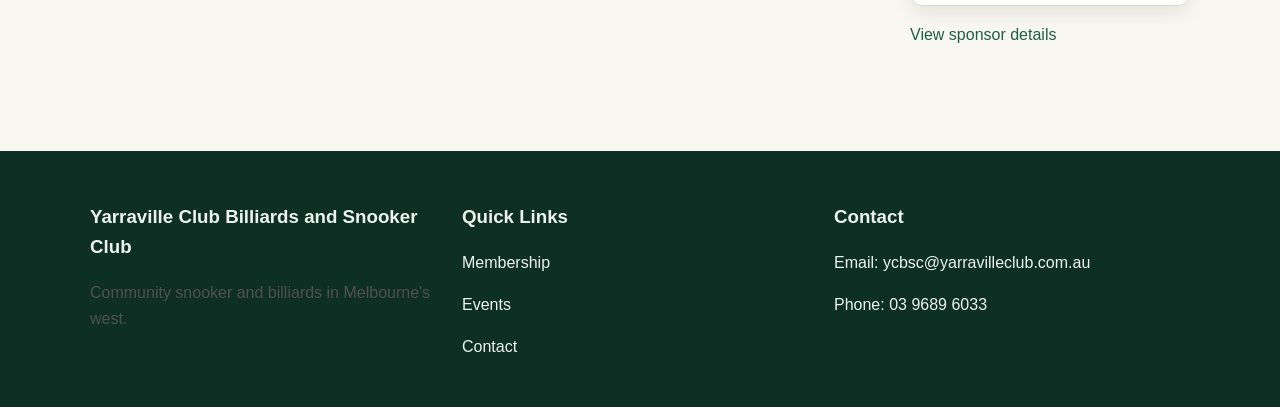
==== commit daa0d488: "Remove test2 page and navigation links Co-authored-by: aatecham <aatecham@users.noreply.github.com>" ====
--- a/index.html
+++ b/index.html
@@ -22,7 +22,6 @@
             <li><a href="news.html">News</a></li>
             <li><a href="sponsors.html">Sponsors</a></li>
             <li><a href="contact.html">Contact</a></li>
-            <li><a href="test2.html">Test2</a></li>
           </ul>
         </nav>
       </div>
